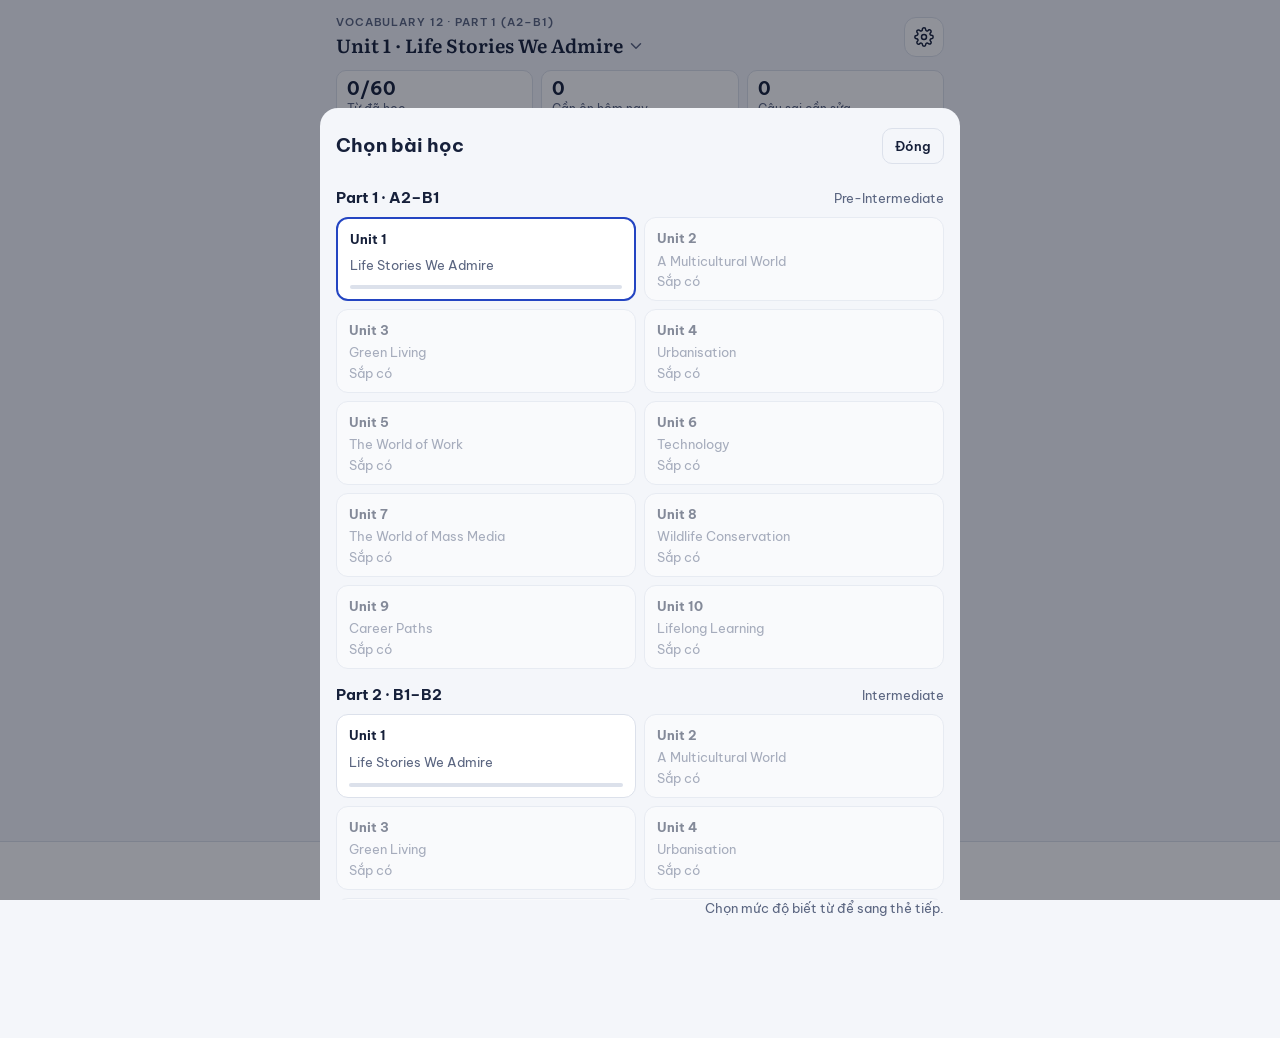
==== index.html @ 1cda09c6 "Add files via upload" ====
<!doctype html>
<html lang="vi">
<head>
<meta charset="utf-8">
<meta name="viewport" content="width=device-width, initial-scale=1, viewport-fit=cover">
<title>Vocabulary 12</title>
<meta name="description" content="App học từ vựng và đọc hiểu đi kèm bộ Tài liệu Reading – Vocabulary 12">
<meta name="theme-color" content="#F4F6FA" media="(prefers-color-scheme: light)">
<meta name="theme-color" content="#0E1320" media="(prefers-color-scheme: dark)">
<meta name="apple-mobile-web-app-capable" content="yes">
<meta name="mobile-web-app-capable" content="yes">
<meta name="apple-mobile-web-app-title" content="Vocab 12">
<meta name="apple-mobile-web-app-status-bar-style" content="default">
<link rel="manifest" href="manifest.webmanifest">
<link rel="icon" href="icons/icon-192.png" type="image/png">
<link rel="apple-touch-icon" href="icons/apple-touch-icon.png">
<link rel="preconnect" href="https://fonts.googleapis.com">
<link rel="preconnect" href="https://fonts.gstatic.com" crossorigin>
<link rel="stylesheet" href="https://fonts.googleapis.com/css2?family=Be+Vietnam+Pro:wght@400;500;600;700&family=Literata:opsz,wght@7..72,500;7..72,600;7..72,700&display=swap">
<link rel="stylesheet" href="css/app.css">
</head>
<body>
<div class="wrap">
  <header class="top">
    <div class="book">
      <button type="button" class="unit-btn" id="unitBtn" aria-label="Chọn Part và Unit">
        <small id="bookLine">Tài liệu Reading · Vocabulary 12</small>
        <span class="h1row"><h1 id="unitTitle">Đang tải…</h1><svg viewBox="0 0 24 24" aria-hidden="true"><path d="m6 9 6 6 6-6"/></svg></span>
      </button>
      <button type="button" class="icon-btn" id="setBtn" aria-label="Cài đặt">
        <svg viewBox="0 0 24 24" aria-hidden="true"><circle cx="12" cy="12" r="3"/><path d="M19.4 15a1.7 1.7 0 0 0 .3 1.8l.1.1a2 2 0 1 1-2.8 2.8l-.1-.1a1.7 1.7 0 0 0-1.8-.3 1.7 1.7 0 0 0-1 1.5V21a2 2 0 1 1-4 0v-.1a1.7 1.7 0 0 0-1.1-1.5 1.7 1.7 0 0 0-1.8.3l-.1.1a2 2 0 1 1-2.8-2.8l.1-.1a1.7 1.7 0 0 0 .3-1.8 1.7 1.7 0 0 0-1.5-1H3a2 2 0 1 1 0-4h.1a1.7 1.7 0 0 0 1.5-1.1 1.7 1.7 0 0 0-.3-1.8l-.1-.1a2 2 0 1 1 2.8-2.8l.1.1a1.7 1.7 0 0 0 1.8.3H9a1.7 1.7 0 0 0 1-1.5V3a2 2 0 1 1 4 0v.1a1.7 1.7 0 0 0 1 1.5 1.7 1.7 0 0 0 1.8-.3l.1-.1a2 2 0 1 1 2.8 2.8l-.1.1a1.7 1.7 0 0 0-.3 1.8V9a1.7 1.7 0 0 0 1.5 1H21a2 2 0 1 1 0 4h-.1a1.7 1.7 0 0 0-1.5 1z"/></svg>
        <span class="dot-new" id="newDot" hidden></span>
      </button>
    </div>
    <div class="strip" id="strip"></div>
  </header>
  <div id="banner"></div>
  <main id="main"><div class="sec"><p class="muted">Đang tải dữ liệu…</p></div></main>
</div>
<nav class="nav" aria-label="Chức năng"><div class="nav-in" id="nav"></div></nav>
<div id="overlay"></div>
<div class="toast" id="toast" hidden></div>
<noscript><p style="padding:16px">App cần bật JavaScript để chạy.</p></noscript>

<script src="js/core.js"></script>
<script src="js/learn.js"></script>
<script src="js/review.js"></script>
<script src="js/read.js"></script>
<script src="js/practice.js"></script>
<script src="js/quiz.js"></script>
<script src="js/notebook.js"></script>
<script src="js/speak.js"></script>
<script src="js/write.js"></script>
<script src="js/settings.js"></script>
<script src="js/main.js"></script>
</body>
</html>
---- css/app.css ----
/* Vocabulary 12 — giao diện giữ nguyên bản demo (Unit 1 – Part 2), bổ sung phần chọn Unit, cài đặt, kiểm tra. */
:root{
  --paper:#F4F6FA; --card:#FFFFFF; --ink:#16203A; --muted:#5A6580; --line:#DCE1EB;
  --accent:#2445C2; --accent-soft:#E6EBFB; --mark:#FFE45C; --mark-ink:#16203A;
  --good:#1D7F53; --good-soft:#E2F3EA; --bad:#B9352B; --bad-soft:#FBE7E4; --warn:#9A6400; --warn-soft:#FFF3D6;
  --f-ui:"Be Vietnam Pro",system-ui,-apple-system,"Segoe UI",Roboto,sans-serif;
  --f-word:"Literata",Georgia,"Times New Roman",serif;
  --f-ipa:"Segoe UI","Lucida Sans Unicode","Noto Sans","DejaVu Sans",sans-serif;
  --r:12px;
}
@media (prefers-color-scheme: dark){:root:not([data-theme="light"]){
  --paper:#0E1320; --card:#161E31; --ink:#E6EAF4; --muted:#97A2BC; --line:#29344E;
  --accent:#8EA5FF; --accent-soft:#1E2A4C; --mark:#E7C832; --mark-ink:#16203A;
  --good:#53C691; --good-soft:#15301F; --bad:#FF8478; --bad-soft:#3A1B1A; --warn:#F2BC4B; --warn-soft:#352812; color-scheme:dark}}
:root[data-theme="dark"]{
  --paper:#0E1320; --card:#161E31; --ink:#E6EAF4; --muted:#97A2BC; --line:#29344E;
  --accent:#8EA5FF; --accent-soft:#1E2A4C; --mark:#E7C832; --mark-ink:#16203A;
  --good:#53C691; --good-soft:#15301F; --bad:#FF8478; --bad-soft:#3A1B1A; --warn:#F2BC4B; --warn-soft:#352812; color-scheme:dark}
*{box-sizing:border-box}
html{-webkit-text-size-adjust:100%}
body{margin:0;background:var(--paper);color:var(--ink);font-family:var(--f-ui);font-size:15px;line-height:1.55;-webkit-font-smoothing:antialiased;-webkit-tap-highlight-color:transparent}
.wrap{max-width:640px;margin:0 auto;padding-left:max(16px,env(safe-area-inset-left,0px));padding-right:max(16px,env(safe-area-inset-right,0px));padding-block:0 120px}
button{font:inherit;color:inherit;cursor:pointer}
button:focus-visible,input:focus-visible,textarea:focus-visible,summary:focus-visible,select:focus-visible{outline:2px solid var(--accent);outline-offset:2px}
h1,h2,h3{margin:0;text-wrap:balance}
/* top */
.top{position:sticky;top:0;z-index:5;background:var(--paper);padding-top:calc(14px + env(safe-area-inset-top,0px));padding-bottom:10px;border-bottom:1px solid var(--line)}
.book{display:flex;justify-content:space-between;align-items:center;gap:8px}
.unit-btn{background:none;border:0;padding:0;text-align:left;display:flex;flex-direction:column;min-width:0;flex:1}
.unit-btn small{font-size:11px;letter-spacing:.08em;text-transform:uppercase;color:var(--muted);font-weight:600;white-space:nowrap;overflow:hidden;text-overflow:ellipsis;max-width:100%}
.h1row{display:flex;align-items:center;gap:4px;min-width:0}
.h1row h1{font-family:var(--f-word);font-size:19px;font-weight:600;white-space:nowrap;overflow:hidden;text-overflow:ellipsis}
.h1row svg{width:18px;height:18px;flex:none;stroke:var(--muted);fill:none;stroke-width:2;stroke-linecap:round;stroke-linejoin:round}
.icon-btn{position:relative;flex:none;width:40px;height:40px;border-radius:12px;border:1px solid var(--line);background:var(--card);display:grid;place-items:center}
.icon-btn svg{width:20px;height:20px;stroke:currentColor;fill:none;stroke-width:1.8;stroke-linecap:round;stroke-linejoin:round}
.dot-new{position:absolute;top:6px;right:6px;width:9px;height:9px;border-radius:50%;background:var(--bad);border:2px solid var(--card)}
.strip{display:grid;grid-template-columns:repeat(3,1fr);gap:8px;margin-top:10px}
.stat{background:var(--card);border:1px solid var(--line);border-radius:10px;padding:7px 10px;text-align:left;display:flex;flex-direction:column;gap:0}
.stat b{font-size:18px;font-variant-numeric:tabular-nums;line-height:1.2}
.stat span{font-size:11.5px;color:var(--muted)}
.stat.hot b{color:var(--accent)}
.stat.alert b{color:var(--bad)}
/* nav */
.nav{position:fixed;left:0;right:0;bottom:0;z-index:10;background:var(--card);border-top:1px solid var(--line);padding-bottom:env(safe-area-inset-bottom,0px);padding-left:env(safe-area-inset-left,0px);padding-right:env(safe-area-inset-right,0px)}
.nav-in{max-width:640px;margin:0 auto;display:grid;grid-template-columns:repeat(7,1fr)}
.nav button{background:none;border:0;padding:8px 1px 9px;display:flex;flex-direction:column;align-items:center;gap:3px;font-size:10.5px;white-space:nowrap;font-weight:500;color:var(--muted);position:relative}
.nav button svg{width:22px;height:22px;stroke:currentColor;fill:none;stroke-width:1.8;stroke-linecap:round;stroke-linejoin:round}
.nav button[aria-current="page"]{color:var(--accent);font-weight:700}
.nav .badge{position:absolute;top:4px;left:calc(50% + 6px);background:var(--bad);color:#fff;font-size:10px;font-weight:700;border-radius:9px;padding:0 5px;min-width:16px;line-height:16px}
/* common */
.sec{display:flex;flex-direction:column;gap:14px;padding-top:16px}
.sec-h{display:flex;justify-content:space-between;align-items:flex-end;gap:10px;flex-wrap:wrap}
.sec-h h2{font-size:20px;font-weight:700}
.sec-h p{margin:2px 0 0;color:var(--muted);font-size:13.5px}
.seg{display:flex;gap:6px;flex-wrap:wrap}
.chip{border:1px solid var(--line);background:var(--card);border-radius:999px;padding:6px 12px;font-size:13px;font-weight:500;display:inline-flex;align-items:center;gap:6px}
.chip[aria-pressed="true"]{background:var(--ink);border-color:var(--ink);color:var(--paper)}
.chip:disabled{opacity:.45;cursor:not-allowed}
.chip .dot{width:7px;height:7px;border-radius:50%;background:var(--line)}
.chip .dot.half{background:var(--warn)} .chip .dot.full{background:var(--good)}
.panel{background:var(--card);border:1px solid var(--line);border-radius:var(--r);padding:16px}
.btn{border:0;border-radius:10px;padding:11px 16px;font-weight:600;font-size:14.5px;background:var(--accent);color:var(--card);display:inline-flex;align-items:center;justify-content:center;gap:8px;text-decoration:none}
.btn.ghost{background:transparent;color:var(--ink);border:1px solid var(--line)}
.btn.soft{background:var(--accent-soft);color:var(--accent)}
.btn.danger{background:var(--bad);color:#fff}
.btn.sm{padding:7px 12px;font-size:13px}
.btn:disabled{opacity:.45;cursor:not-allowed}
.row{display:flex;gap:8px;flex-wrap:wrap;align-items:center}
.row.end{justify-content:flex-end}
.grow{flex:1 1 auto}
.muted{color:var(--muted)}
.small{font-size:13px}
.label{font-size:11px;letter-spacing:.08em;text-transform:uppercase;color:var(--muted);font-weight:600}
mark,.mk{background:var(--mark);color:var(--mark-ink);padding:0 3px;border-radius:3px}
.speak{border:1px solid var(--line);background:var(--card);border-radius:999px;padding:5px 11px;font-size:12.5px;font-weight:600;display:inline-flex;align-items:center;gap:5px}
.speak svg{width:15px;height:15px;stroke:currentColor;fill:none;stroke-width:2}
.progress{height:6px;background:var(--line);border-radius:6px;overflow:hidden}
.progress i{display:block;height:100%;background:var(--accent);border-radius:6px;transition:width .3s}
.notice{background:var(--warn-soft);color:var(--ink);border-radius:10px;padding:10px 12px;font-size:13.5px}
.notice b{color:var(--warn)}
.mt-tag{display:inline-flex;align-items:center;gap:5px;font-size:11.5px;font-weight:600;color:var(--warn);background:var(--warn-soft);border-radius:6px;padding:2px 8px;font-family:var(--f-ui);line-height:1.5}
/* flashcard */
.card{background:var(--card);border:1px solid var(--line);border-radius:16px;padding:22px 20px;min-height:290px;display:flex;flex-direction:column;gap:12px;position:relative}
.card .pos{font-size:12px;color:var(--muted);font-weight:600}
.headword{font-family:var(--f-word);font-size:clamp(30px,8vw,40px);font-weight:600;line-height:1.15;overflow-wrap:anywhere}
.ipa{font-family:var(--f-ipa);color:var(--muted);font-size:15px}
.meaning{font-size:18px;font-weight:600}
.kv{display:grid;gap:8px}
.kv div{font-size:14px}
.kv b{font-weight:600}
.ex{font-family:var(--f-word);font-size:16.5px;line-height:1.5}
.tr{color:var(--muted);font-size:13.5px}
.syn{display:flex;gap:6px;flex-wrap:wrap;font-size:13px}
.syn span{border-radius:6px;padding:2px 8px}
.syn .s{background:var(--good-soft);color:var(--good)} .syn .a{background:var(--bad-soft);color:var(--bad)}
.rate{display:grid;grid-template-columns:repeat(3,1fr);gap:8px}
.rate button{border:1px solid var(--line);background:var(--card);border-radius:10px;padding:10px 4px;font-weight:600;font-size:13.5px}
.rate .r0{color:var(--bad)} .rate .r1{color:var(--warn)} .rate .r2{color:var(--good)}
.rate button.on{border-width:2px;border-color:currentColor;background:var(--paper)}
.fcard{width:100%;text-align:left;font:inherit;color:inherit;cursor:pointer;min-height:250px;transition:transform .25s}
.fcard.back{background:var(--accent-soft)}
.fcard:active{transform:scale(.99)}
.face-tag{font-size:10.5px;letter-spacing:.08em;text-transform:uppercase;color:var(--muted);font-weight:700}
.headword.sm{font-size:24px}
.flip-hint{margin-top:auto;font-size:12.5px;color:var(--muted);border-top:1px dashed var(--line);padding-top:10px;display:block}
/* questions */
.q-stem{font-size:16.5px;font-weight:500;line-height:1.5}
.q-stem b,.q-stem strong{background:var(--mark);color:var(--mark-ink);padding:0 3px;border-radius:3px;font-weight:600}
.opts{display:grid;gap:8px}
.opt{text-align:left;border:1px solid var(--line);background:var(--card);border-radius:10px;padding:11px 13px;display:flex;gap:10px;align-items:flex-start;font-size:15px}
.opt .k{font-weight:700;color:var(--muted);min-width:18px}
.opt.sel{border-color:var(--accent);background:var(--accent-soft)}
.opt.ok{border-color:var(--good);background:var(--good-soft)}
.opt.no{border-color:var(--bad);background:var(--bad-soft)}
.opt:disabled{cursor:default}
.verdict{font-weight:700;font-size:15px}
.verdict.ok{color:var(--good)} .verdict.no{color:var(--bad)} .verdict.mid{color:var(--warn)}
.expl{display:grid;gap:5px;font-size:14px;border-top:1px solid var(--line);padding-top:10px}
.expl p{margin:0}
.expl .right{color:var(--good);font-weight:500}
.input{width:100%;border:1px solid var(--line);background:var(--paper);color:var(--ink);border-radius:10px;padding:11px 12px;font:inherit;font-size:16px}
textarea.input{min-height:84px;resize:vertical}
select.input{appearance:none;-webkit-appearance:none}
.input.good{border-color:var(--good);background:var(--good-soft)}
.input.badf{border-color:var(--bad)}
.fld{display:grid;gap:4px}
.steps{display:flex;gap:6px}
.steps span{flex:1;height:4px;border-radius:4px;background:var(--line)}
.steps span.on{background:var(--accent)}
.items{display:grid;gap:6px;font-size:15px;line-height:1.5}
.items div{display:flex;gap:8px}
.items .k{font-weight:700;color:var(--muted);min-width:16px}
.qhead{font-family:var(--f-word);font-size:15.5px}
/* passage */
details.passage{background:var(--card);border:1px solid var(--line);border-radius:var(--r)}
details.passage summary{padding:12px 14px;font-weight:600;cursor:pointer}
.passage-body{max-height:46vh;overflow:auto;padding:0 14px 14px;font-family:var(--f-word);font-size:15.5px;line-height:1.6}
.passage-body p{margin:0 0 10px}
.passage-body .pn{font-family:var(--f-ui);font-size:11px;font-weight:700;color:var(--muted);margin-right:6px}
.passage-body b{background:var(--mark);color:var(--mark-ink);padding:0 2px;border-radius:2px}
.passage-body u{text-decoration-color:var(--accent);text-decoration-thickness:2px;text-underline-offset:3px}
.passage-body .blank{font-family:var(--f-ui);font-size:12.5px;font-weight:700;border-bottom:2px solid var(--line);padding:0 4px;color:var(--muted);white-space:nowrap}
.passage-body .blank.cur{border-color:var(--accent);color:var(--accent);background:var(--accent-soft);border-radius:4px 4px 0 0}
.passage-body .ins{font-family:var(--f-ui);font-size:12px;font-weight:700;color:var(--accent)}
.src{font-family:var(--f-ui);font-size:12px;color:var(--muted)}
/* notebook */
.bars{display:grid;gap:8px}
.bar{display:grid;grid-template-columns:minmax(0,1fr) 2.2em;gap:10px;align-items:center;font-size:13.5px}
.bar .t{display:flex;flex-direction:column;gap:4px;min-width:0}
.bar .t span{overflow:hidden;text-overflow:ellipsis;white-space:nowrap}
.bar .track{height:8px;background:var(--line);border-radius:4px;overflow:hidden}
.bar .track i{display:block;height:100%;background:var(--bad);border-radius:4px}
.bar b{text-align:right;font-variant-numeric:tabular-nums}
.wrong{border:1px solid var(--line);background:var(--card);border-radius:var(--r);padding:14px;display:grid;gap:8px}
.tag{display:inline-block;font-size:11.5px;font-weight:600;border-radius:6px;padding:2px 8px;background:var(--bad-soft);color:var(--bad)}
.tag.src2{background:var(--accent-soft);color:var(--accent)}
.tag.unit{background:var(--paper);color:var(--muted);border:1px solid var(--line)}
.pips{display:inline-flex;gap:4px;vertical-align:middle}
.pips i{width:9px;height:9px;border-radius:50%;border:1.5px solid var(--good)}
.pips i.on{background:var(--good)}
/* review chart */
.sched{display:grid;grid-template-columns:repeat(7,1fr);gap:6px;align-items:end;height:96px;margin-top:6px}
.sched div{display:flex;flex-direction:column;align-items:center;justify-content:flex-end;gap:3px;height:100%;font-size:11px;color:var(--muted);font-variant-numeric:tabular-nums}
.sched i{display:block;width:100%;max-width:28px;background:var(--accent);border-radius:4px 4px 0 0;min-height:2px}
.sched b{color:var(--ink);font-size:11.5px}
/* speaking */
.mic{width:76px;height:76px;border-radius:50%;border:0;background:var(--accent);color:var(--card);display:grid;place-items:center;margin:4px auto}
.mic svg{width:30px;height:30px;stroke:currentColor;fill:none;stroke-width:2}
.mic.rec{background:var(--bad);animation:pulse 1.2s infinite}
@keyframes pulse{50%{box-shadow:0 0 0 12px var(--bad-soft)}}
@media (prefers-reduced-motion:reduce){.mic.rec{animation:none}.progress i{transition:none}}
.diff{font-family:var(--f-word);font-size:17px;line-height:1.7}
.diff .hit{color:var(--good);font-weight:600}
.diff .miss{color:var(--bad);text-decoration:underline wavy;text-underline-offset:4px}
.target{font-family:var(--f-word);font-size:22px;font-weight:600;line-height:1.35}
.speak.mic-sm{color:var(--accent);border-color:var(--accent)}
.speak.rec{background:var(--bad);border-color:var(--bad);color:var(--card)}
.micres{display:grid;gap:4px}
/* writing */
.tray{display:flex;flex-wrap:wrap;gap:7px;min-height:48px;padding:10px;border:1.5px dashed var(--line);border-radius:10px;background:var(--paper)}
.tray.answer{border-color:var(--accent)}
.tok{border:1px solid var(--line);background:var(--card);border-radius:8px;padding:6px 10px;font-family:var(--f-word);font-size:15.5px}
.tok.used{visibility:hidden}
.hintbox{background:var(--accent-soft);border-radius:10px;padding:10px 12px;font-size:14px;display:grid;gap:4px}
.vn{font-size:17px;font-weight:500;line-height:1.5}
.toast{position:fixed;left:50%;transform:translateX(-50%);bottom:calc(84px + env(safe-area-inset-bottom,0px));background:var(--ink);color:var(--paper);padding:9px 16px;border-radius:999px;font-size:13.5px;font-weight:500;z-index:40;max-width:calc(100% - 32px);text-align:center}
/* reader */
.tabs{display:inline-flex;border:1px solid var(--line);border-radius:10px;overflow:hidden;margin-left:auto}
.tabs button{border:0;background:var(--card);padding:7px 14px;font-weight:600;font-size:13.5px;color:var(--muted)}
.tabs button[aria-selected="true"]{background:var(--ink);color:var(--paper)}
.doc{background:var(--card);border:1px solid var(--line);border-radius:var(--r);padding:18px 16px;font-family:var(--f-word);font-size:17px;line-height:1.75}
.doc-t{font-size:20px;line-height:1.3;margin-bottom:8px}
.doc .para{margin-bottom:12px;border-radius:8px}
.doc .para p{margin:0}
.doc .pn{font-family:var(--f-ui);font-size:11px;font-weight:700;color:var(--muted);margin-right:6px;vertical-align:2px}
.doc .w{cursor:pointer;border-radius:3px}
.doc .w:hover{background:var(--accent-soft)}
.mode-chunk .ck:hover,.mode-chunk .ck:hover .w{background:var(--accent-soft)}
.mode-sent .st:hover .w,.mode-para .para:hover .w{background:transparent}
.mode-sent .st:hover{text-decoration:underline;text-decoration-color:var(--accent);text-underline-offset:4px}
.doc .w.on{background:var(--mark);color:var(--mark-ink)}
.doc .ck.on{background:var(--mark);color:var(--mark-ink);box-shadow:0 0 0 2px var(--mark);border-radius:3px}
.doc .ck.on .w:hover{background:transparent}
.doc .st.on{background:var(--mark);color:var(--mark-ink);box-shadow:0 0 0 2px var(--mark)}
.doc .st.play{background:var(--accent-soft);color:var(--ink);box-shadow:0 0 0 2px var(--accent-soft)}
.doc .para.on{background:var(--accent-soft);box-shadow:0 0 0 6px var(--accent-soft)}
.pvi{font-family:var(--f-ui);font-size:14px;line-height:1.55;color:var(--muted);margin:6px 0 0!important;padding-left:10px;border-left:2px solid var(--line)}
.sheet{position:fixed;left:0;right:0;bottom:calc(58px + env(safe-area-inset-bottom,0px));z-index:9;background:var(--card);border-top:1px solid var(--line);box-shadow:0 -8px 24px rgba(10,20,50,.12);padding-left:max(16px,env(safe-area-inset-left,0px));padding-right:max(16px,env(safe-area-inset-right,0px))}
.sheet-in{max-width:640px;margin:0 auto;padding-block:12px 14px;display:grid;gap:8px;max-height:46vh;overflow:auto}
body.sheet-open .wrap{padding-bottom:52vh}
.sheet-w{font-family:var(--f-word);font-size:22px;font-weight:600}
.sheet-en{font-family:var(--f-word);font-size:16.5px;line-height:1.5}
.sheet-vi{font-size:16px;font-weight:500}
.unitw{background:var(--accent-soft);border-radius:8px;padding:8px 10px;font-size:14px}
details.chunks summary{cursor:pointer;color:var(--accent)}
details.chunks{display:grid;gap:3px}
.footer-tools{display:flex;gap:8px;flex-wrap:wrap;justify-content:center;margin-top:28px}
.footer-tools button{background:none;border:0;color:var(--muted);font-size:12.5px;text-decoration:underline}
/* modal sheet (chọn Unit, cài đặt, có gì mới) */
.modal-bg{position:fixed;inset:0;z-index:30;background:rgba(10,15,30,.45);display:flex;align-items:flex-end;justify-content:center}
.modal{background:var(--paper);width:100%;max-width:640px;max-height:88vh;overflow:auto;border-radius:18px 18px 0 0;padding:16px max(16px,env(safe-area-inset-left,0px)) calc(20px + env(safe-area-inset-bottom,0px));display:grid;gap:14px;align-content:start}
.modal-h{display:flex;align-items:center;gap:10px;position:sticky;top:-16px;background:var(--paper);padding:4px 0 8px;z-index:1}
.modal-h h2{font-size:19px;flex:1}
.part-h{display:flex;justify-content:space-between;align-items:baseline;gap:8px}
.part-h h3{font-size:15px}
.ugrid{display:grid;grid-template-columns:repeat(2,1fr);gap:8px}
.ucard{border:1px solid var(--line);background:var(--card);border-radius:12px;padding:10px 12px;text-align:left;display:grid;gap:4px;min-height:74px}
.ucard b{font-size:13px}
.ucard span{font-size:12.5px;color:var(--muted);line-height:1.35}
.ucard.cur{border:2px solid var(--accent)}
.ucard:disabled{opacity:.5;cursor:default}
.ucard .progress{height:4px;margin-top:auto}
.setrow{display:flex;align-items:center;gap:10px;justify-content:space-between;flex-wrap:wrap}
.radio-row{display:flex;gap:6px;flex-wrap:wrap}
.news{display:grid;gap:6px;font-size:14px}
.news ul{margin:0;padding-left:20px;display:grid;gap:3px}
.banner{margin-top:12px;background:var(--accent-soft);border-radius:12px;padding:10px 12px;display:flex;gap:10px;align-items:center;font-size:13.5px}
.banner b{color:var(--accent)}
.code{font-family:ui-monospace,Menlo,Consolas,monospace;font-size:12px;word-break:break-all;background:var(--paper);border:1px solid var(--line);border-radius:8px;padding:8px;max-height:120px;overflow:auto}
/* kiểm tra */
.chk{display:flex;align-items:center;gap:8px;font-size:14px;padding:6px 0}
.chk input{width:18px;height:18px;accent-color:var(--accent)}
.score{font-size:34px;font-weight:700;font-variant-numeric:tabular-nums;line-height:1.1}
.clock{font-variant-numeric:tabular-nums;font-weight:700}
.hist{display:grid;gap:4px;font-size:13px}
.hist div{display:flex;justify-content:space-between;gap:8px;border-bottom:1px solid var(--line);padding:5px 0}
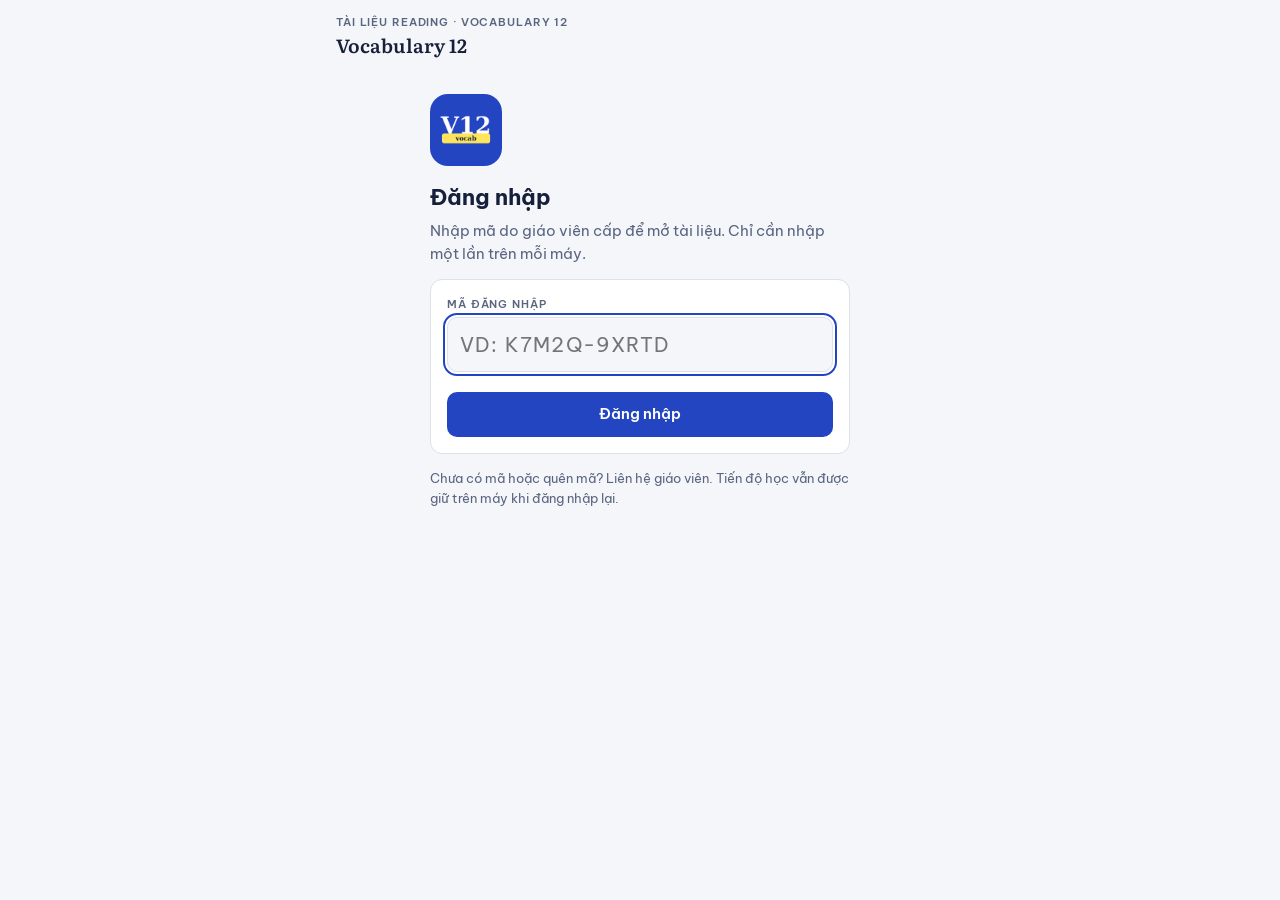
==== commit 9abeb1a5: "Add files via upload" ====
--- a/index.html
+++ b/index.html
@@ -42,6 +42,7 @@
 <div class="toast" id="toast" hidden></div>
 <noscript><p style="padding:16px">App cần bật JavaScript để chạy.</p></noscript>
 
+<script src="js/auth.js"></script>
 <script src="js/core.js"></script>
 <script src="js/learn.js"></script>
 <script src="js/review.js"></script>
--- a/css/app.css
+++ b/css/app.css
@@ -244,3 +244,10 @@
 .clock{font-variant-numeric:tabular-nums;font-weight:700}
 .hist{display:grid;gap:4px;font-size:13px}
 .hist div{display:flex;justify-content:space-between;gap:8px;border-bottom:1px solid var(--line);padding:5px 0}
+.ansinfo{display:grid;gap:6px;font-size:14px;background:var(--paper);border-radius:10px;padding:10px 12px}
+.ansinfo .label{margin-right:4px}
+/* đăng nhập */
+body.locked .nav,body.locked .strip,body.locked #setBtn,body.locked .h1row svg{display:none}
+body.locked .top{border-bottom:0}
+.login{max-width:420px;margin:0 auto;padding-top:24px}
+.login h2{font-size:22px}
